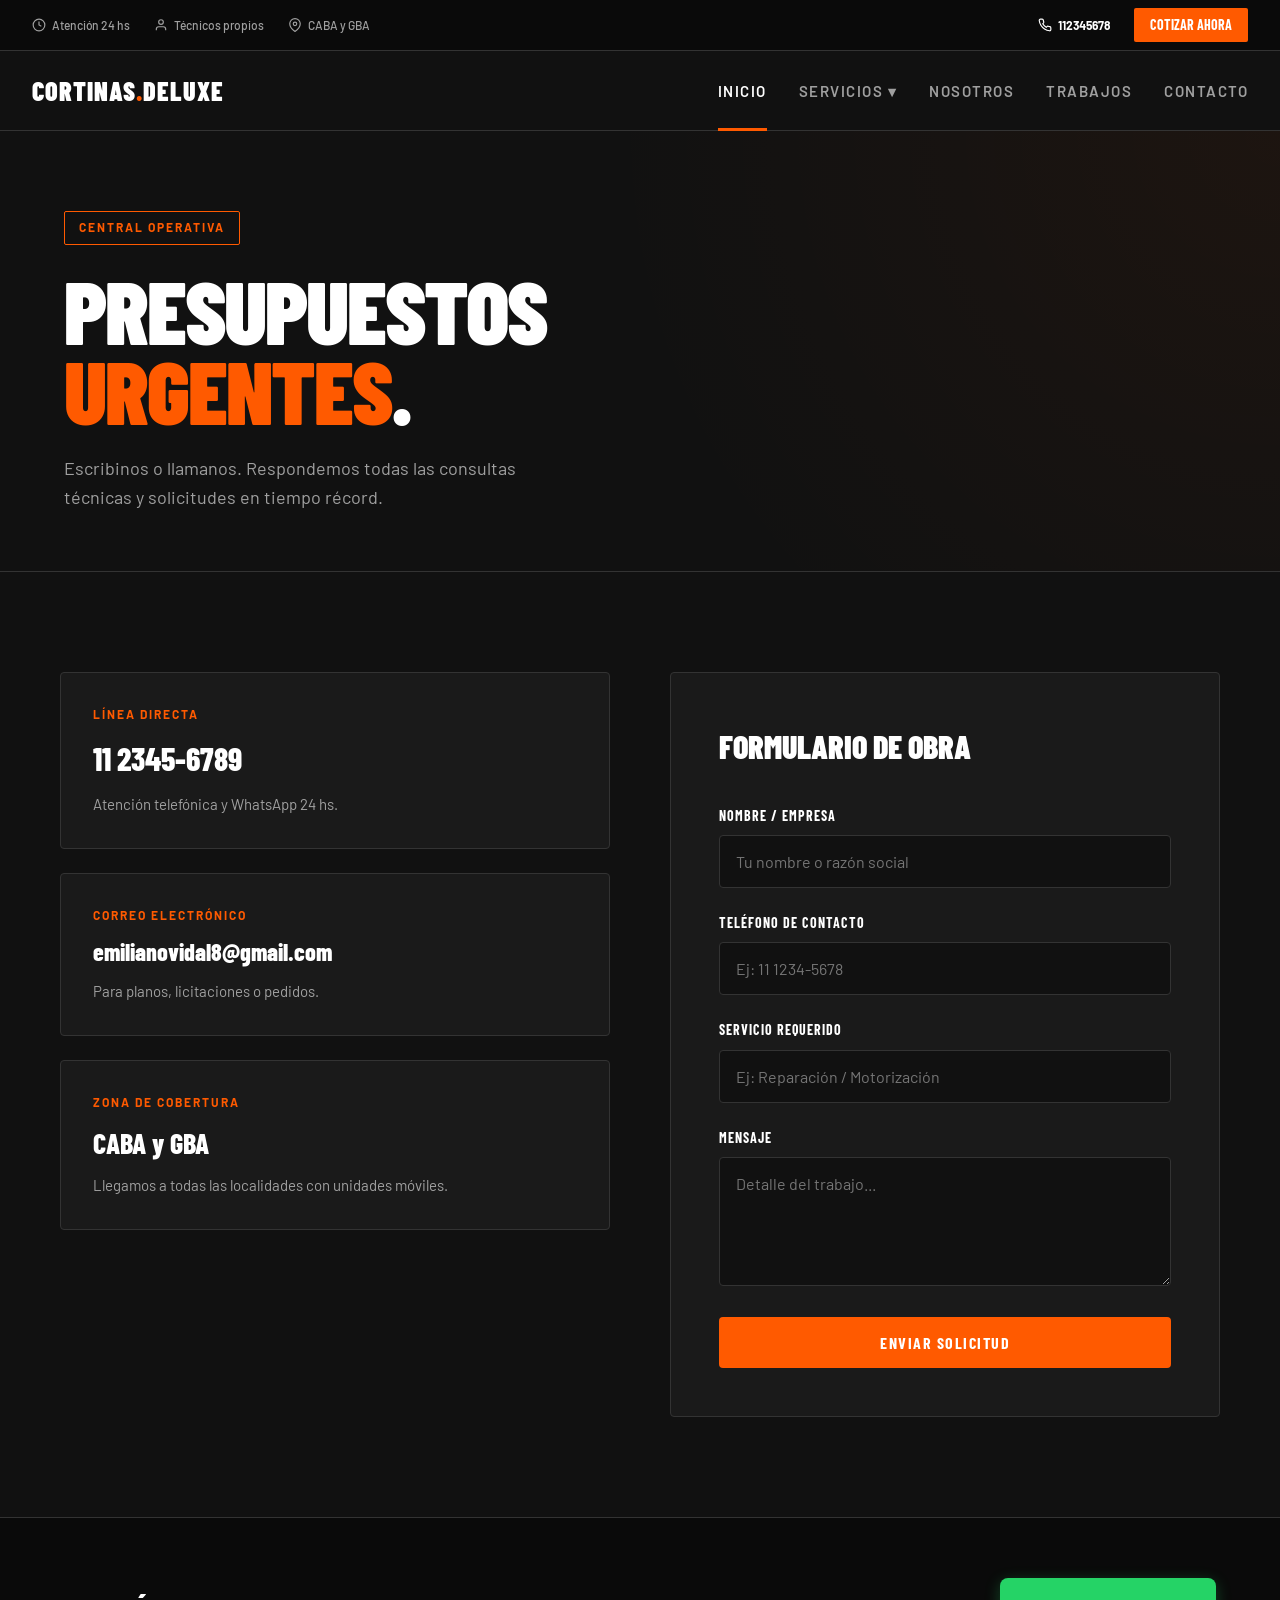
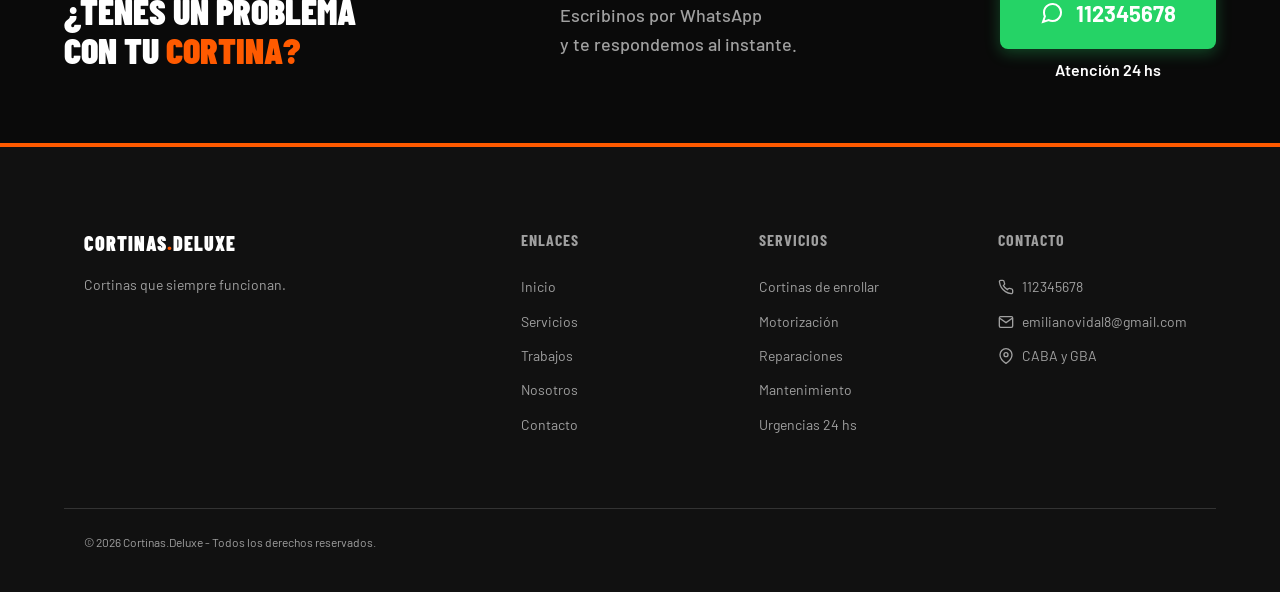
==== contacto.html @ ef94019b "Primer commit: Rediseño Cortinas Deluxe e Infraestructura" ====
<!DOCTYPE html>
<html lang="es">
<head>
    <meta charset="UTF-8">
    <meta name="viewport" content="width=device-width, initial-scale=1.0">
    <title>Contacto | Cortinas Deluxe</title>
    <link rel="stylesheet" href="style.css">
    <style>
        .cm-contact-grid { display: grid; grid-template-columns: 1fr 1fr; gap: 60px; margin-top: 40px; align-items: start;}
        .cm-form-group { margin-bottom: 24px; }
        .cm-form-group label { display: block; font-family: var(--font-heading); font-weight: 700; text-transform: uppercase; font-size: 14px; letter-spacing: 1px; margin-bottom: 8px; color: var(--text-main); }
        .cm-form-group input, .cm-form-group textarea { width: 100%; padding: 16px; border: 1px solid var(--border-color); background: var(--bg-main); color: var(--text-main); font-family: var(--font-body); font-size: 16px; outline: none; border-radius: 4px; transition: border-color 0.2s;}
        .cm-form-group input:focus, .cm-form-group textarea:focus { border-color: var(--accent); }
        .cm-contact-info-card { background: var(--bg-card); padding: 32px; border-radius: 4px; margin-bottom: 24px; border: 1px solid var(--border-color);}
        @media (max-width: 900px) { .cm-contact-grid { grid-template-columns: 1fr; } }
    </style>
</head>
<body>
    <header id="header-placeholder"></header>

    <section class="cm-hero" style="grid-template-columns: 1fr; min-height: 40vh;">
        <div class="cm-hero-left" style="padding-bottom: 20px;">
            <div class="cm-tag">Central Operativa</div>
            <h1 class="cm-h1">Presupuestos<br><em>Urgentes</em>.</h1>
            <p class="cm-hero-desc">Escribinos o llamanos. Respondemos todas las consultas técnicas y solicitudes en tiempo récord.</p>
        </div>
    </section>

    <div class="container" style="padding: 60px 20px 100px 20px;">
        <div class="cm-contact-grid">
            <div>
                <div class="cm-contact-info-card">
                    <div style="font-size: 12px; font-weight: 700; color: var(--accent); text-transform: uppercase; letter-spacing: 2px; margin-bottom: 8px;">Línea Directa</div>
                    <div style="font-family: var(--font-heading); font-size: 32px; font-weight: 800; color: var(--text-main); margin-bottom: 8px;">11 2345-6789</div>
                    <p style="color: var(--text-muted); font-size: 15px;">Atención telefónica y WhatsApp 24 hs.</p>
                </div>
                <div class="cm-contact-info-card">
                    <div style="font-size: 12px; font-weight: 700; color: var(--accent); text-transform: uppercase; letter-spacing: 2px; margin-bottom: 8px;">Correo Electrónico</div>
                    <div style="font-family: var(--font-heading); font-size: 24px; font-weight: 800; color: var(--text-main); margin-bottom: 8px;">emilianovidal8@gmail.com</div>
                    <p style="color: var(--text-muted); font-size: 15px;">Para planos, licitaciones o pedidos.</p>
                </div>
                <div class="cm-contact-info-card">
                    <div style="font-size: 12px; font-weight: 700; color: var(--accent); text-transform: uppercase; letter-spacing: 2px; margin-bottom: 8px;">Zona de Cobertura</div>
                    <div style="font-family: var(--font-heading); font-size: 28px; font-weight: 800; color: var(--text-main); margin-bottom: 8px;">CABA y GBA</div>
                    <p style="color: var(--text-muted); font-size: 15px;">Llegamos a todas las localidades con unidades móviles.</p>
                </div>
            </div>

            <div style="background: var(--bg-card); padding: 48px; border-radius: 4px; border: 1px solid var(--border-color);">
                <h3 style="font-family: var(--font-heading); font-weight: 900; font-size: 32px; text-transform: uppercase; margin-bottom: 32px; color: var(--text-main);">Formulario de Obra</h3>
                <form action="mailto:info@cortinasdeluxe.com.ar" method="POST" enctype="text/plain">
                    <div class="cm-form-group">
                        <label>Nombre / Empresa</label>
                        <input type="text" name="Nombre" placeholder="Tu nombre o razón social" required>
                    </div>
                    <div class="cm-form-group">
                        <label>Teléfono de Contacto</label>
                        <input type="tel" name="Tel" placeholder="Ej: 11 1234-5678" required>
                    </div>
                    <div class="cm-form-group">
                        <label>Servicio Requerido</label>
                        <input type="text" name="Servicio" placeholder="Ej: Reparación / Motorización">
                    </div>
                    <div class="cm-form-group">
                        <label>Mensaje</label>
                        <textarea name="Mensaje" rows="5" placeholder="Detalle del trabajo..." required></textarea>
                    </div>
                    <button type="submit" class="cm-btn-primary" style="width: 100%;">Enviar Solicitud</button>
                </form>
            </div>
        </div>
    </div>

    <div id="footer-placeholder"></div>
    <script src="components.js"></script>
</body>
</html>
---- style.css ----
/* ==========================================================================
   CORTINAS DELUXE | DESIGN SYSTEM DARK PREMIUM 2026
   ========================================================================== */
@import url('https://fonts.googleapis.com/css2?family=Barlow+Condensed:wght@400;600;700;800;900&family=Barlow:wght@300;400;500;600;700&display=swap');

:root {
  --bg-main: #111111;        /* Fondo base oscuro */
  --bg-darker: #0A0A0A;      /* Fondo aún más oscuro */
  --bg-card: #1A1A1A;        /* Fondo de tarjetas oscuras */
  --bg-light: #F5F2ED;       /* Fondo claro (para sección servicios) */
  --accent: #FF5A00;         /* Naranja intenso CTAs */
  --accent-hover: #CC4800;   
  --text-main: #FFFFFF;      
  --text-muted: #A0A0A0;     
  --text-dark: #1A1A18;      
  --text-muted-dark: #6B6B64;
  --border-color: #333333;   
  --border-color-light: #D8D5CE;
  --font-heading: 'Barlow Condensed', sans-serif;
  --font-body: 'Barlow', sans-serif;
  --green-whatsapp: #25D366;
}

* { margin: 0; padding: 0; box-sizing: border-box; }
body { font-family: var(--font-body); background-color: var(--bg-main); color: var(--text-main); line-height: 1.6; -webkit-font-smoothing: antialiased; }
.container { width: 100%; max-width: 1200px; margin: 0 auto; padding: 0 20px; }

/* TOPBAR */
.cm-topbar { background-color: var(--bg-darker); border-bottom: 1px solid var(--border-color); padding: 8px 32px; display: flex; justify-content: space-between; font-size: 12px; color: var(--text-muted); font-weight: 500; }
.cm-topbar-left { display: flex; gap: 24px; }
.cm-topbar-item { display: flex; align-items: center; gap: 6px; }
.cm-topbar-right { display: flex; align-items: center; gap: 24px; }
.cm-topbar-right a { color: var(--text-main); text-decoration: none; font-weight: 700; display: flex; align-items: center; gap: 6px;}
.cm-btn-top { background: var(--accent); color: #fff; padding: 6px 16px; font-family: var(--font-heading); font-weight: 700; font-size: 14px; text-transform: uppercase; text-decoration: none; border-radius: 2px; transition: background 0.2s; }
.cm-btn-top:hover { background: var(--accent-hover); }

/* NAVBAR */
.cm-nav { background: var(--bg-main); padding: 0 32px; height: 80px; display: flex; align-items: center; justify-content: space-between; border-bottom: 1px solid var(--border-color); position: sticky; top: 0; z-index: 1000; }
.cm-logo { font-family: var(--font-heading); font-weight: 900; font-size: 26px; color: var(--text-main); letter-spacing: 1px; text-transform: uppercase; text-decoration: none; }
.cm-logo span { color: var(--accent); }
.cm-nav-links { display: flex; gap: 32px; list-style: none; height: 100%; align-items: center;}
.cm-nav-links li { height: 100%; display: flex; align-items: center; position: relative;}
.cm-nav-links a { text-decoration: none; color: var(--text-muted); font-size: 15px; font-weight: 600; text-transform: uppercase; letter-spacing: 1.5px; transition: color 0.2s; }
.cm-nav-links a:hover, .cm-nav-links li.active a { color: var(--text-main); }
.cm-nav-links li.active::after { content: ''; position: absolute; bottom: -1px; left: 0; width: 100%; height: 3px; background: var(--accent); }

/* DROPDOWN */
.nav-item-dropdown { position: relative; }
.dropdown-menu { position: absolute; top: 100%; left: 0; background: var(--bg-card); border-top: 3px solid var(--accent); min-width: 220px; display: none; flex-direction: column; z-index: 1100; box-shadow: 0 10px 30px rgba(0,0,0,0.5); }
.nav-item-dropdown:hover .dropdown-menu { display: flex; }
.cm-nav-links .dropdown-link { text-decoration: none; color: var(--text-muted); font-size: 14px; font-weight: 600; text-transform: uppercase; padding: 16px 20px; border-bottom: 1px solid var(--border-color); transition: all 0.2s; display: block; }
.cm-nav-links .dropdown-link:hover { background: var(--accent); color: #ffffff; padding-left: 24px; }
@media (max-width: 900px) { .cm-nav-links, .cm-topbar { display: none; } .cm-nav { padding: 0 20px; height: 64px;} }

/* BOTONES */
.cm-btn-primary { display: inline-flex; align-items: center; justify-content: center; gap: 8px; background: var(--accent); color: #fff; padding: 16px 32px; font-family: var(--font-heading); font-weight: 700; font-size: 16px; letter-spacing: 1.5px; text-transform: uppercase; text-decoration: none; cursor: pointer; border: none; border-radius: 4px; transition: background 0.2s, transform 0.1s; }
.cm-btn-primary:hover { background: var(--accent-hover); transform: translateY(-2px); }
.cm-btn-outline { display: inline-flex; align-items: center; justify-content: center; background: transparent; color: var(--text-main); padding: 14px 32px; font-family: var(--font-heading); font-weight: 700; font-size: 16px; letter-spacing: 1.5px; text-transform: uppercase; text-decoration: none; cursor: pointer; border: 2px solid var(--border-color); border-radius: 4px; transition: all 0.2s; }
.cm-btn-outline:hover { border-color: var(--text-main); background: rgba(255,255,255,0.05);}
.cm-btn-whatsapp { display: inline-flex; align-items: center; justify-content: center; gap: 12px; background: var(--green-whatsapp); color: #fff; padding: 18px 40px; font-family: var(--font-body); font-weight: 700; font-size: 22px; text-decoration: none; border-radius: 8px; transition: transform 0.2s; box-shadow: 0 4px 15px rgba(37, 211, 102, 0.3); }
.cm-btn-whatsapp:hover { transform: translateY(-2px); }

/* HERO SECTION */
.cm-hero { display: grid; grid-template-columns: 1fr 450px; background-color: var(--bg-main); background-image: radial-gradient(circle at 100% 0%, rgba(255, 90, 0, 0.05) 0%, transparent 50%); border-bottom: 1px solid var(--border-color); min-height: 80vh; }
.cm-hero-left { padding: 80px 60px 80px 5%; display: flex; flex-direction: column; justify-content: center; }
.cm-tag { display: inline-block; color: var(--accent); border: 1px solid var(--accent); font-size: 12px; font-weight: 700; letter-spacing: 2px; text-transform: uppercase; padding: 6px 14px; margin-bottom: 24px; border-radius: 2px; width: fit-content; }
.cm-h1 { font-family: var(--font-heading); font-weight: 900; font-size: clamp(4rem, 7vw, 6.5rem); line-height: 0.9; letter-spacing: -2px; color: var(--text-main); text-transform: uppercase; margin-bottom: 24px; }
.cm-h1 em { color: var(--accent); font-style: normal; }
.cm-hero-desc { color: var(--text-muted); font-size: 18px; font-weight: 400; max-width: 500px; line-height: 1.6; margin-bottom: 40px; }
.cm-hero-actions { display: flex; gap: 16px; flex-wrap: wrap; margin-bottom: 40px;}
.cm-hero-trust { display: flex; gap: 32px; border-top: 1px solid var(--border-color); padding-top: 24px;}
.cm-trust-item { display: flex; align-items: center; gap: 8px; font-size: 14px; color: var(--text-muted); font-weight: 500;}
.cm-trust-item svg { width: 20px; height: 20px; stroke: var(--text-main); fill: none; stroke-width: 1.5;}
.cm-hero-right { display: flex; flex-direction: column; background: url('https://images.unsplash.com/photo-1581092921461-eab62e97a780?auto=format&fit=crop&q=80&w=800') center/cover no-repeat; position: relative; }
.cm-hero-right::before { content: ''; position: absolute; inset: 0; background: linear-gradient(to right, var(--bg-main) 0%, rgba(17,17,17,0.4) 100%); }
.cm-hero-cards-wrapper { position: relative; z-index: 1; padding: 60px 40px; display: flex; flex-direction: column; gap: 24px; height: 100%; justify-content: center; }
.cm-hero-card { background: rgba(26,26,26,0.85); backdrop-filter: blur(10px); padding: 32px; border-left: 4px solid var(--accent); border-radius: 4px; }
.cm-hero-card-label { font-size: 12px; font-weight: 700; letter-spacing: 2px; text-transform: uppercase; color: var(--accent); margin-bottom: 8px; }
.cm-hero-card-title { font-family: var(--font-heading); font-weight: 800; font-size: 32px; color: var(--text-main); margin-bottom: 8px; line-height: 1.1; text-transform: uppercase; }
.cm-hero-card-desc { font-size: 15px; color: var(--text-muted); font-weight: 400; line-height: 1.5; margin-bottom: 16px;}
.cm-link-arrow { font-size: 14px; font-weight: 700; letter-spacing: 1.5px; text-transform: uppercase; color: var(--accent); text-decoration: none; display: inline-flex; align-items: center; gap: 8px;}
.cm-link-arrow:hover { text-decoration: underline; }
@media (max-width: 1000px) { .cm-hero { grid-template-columns: 1fr; } .cm-hero-right { background: none; } .cm-hero-right::before { display: none; } .cm-hero-cards-wrapper { padding: 0 5% 60px 5%; } .cm-hero-card { background: var(--bg-card); } }

/* STRIP BLANCO CARACTERISTICAS */
.cm-features-strip { background: var(--bg-light); color: var(--text-dark); padding: 40px 5%; display: flex; justify-content: space-between; flex-wrap: wrap; gap: 24px; border-bottom: 1px solid var(--border-color-light); }
.cm-feature-item { display: flex; align-items: flex-start; gap: 16px; flex: 1; min-width: 200px;}
.cm-feature-icon { width: 40px; height: 40px; display: flex; align-items: center; justify-content: center; border: 2px solid var(--text-dark); border-radius: 50%; flex-shrink: 0;}
.cm-feature-icon svg { width: 20px; height: 20px; stroke: var(--text-dark); fill: none; stroke-width: 2;}
.cm-feature-text h4 { font-family: var(--font-heading); font-size: 20px; font-weight: 800; text-transform: uppercase; margin-bottom: 4px; line-height: 1.1;}
.cm-feature-text p { font-size: 14px; color: var(--text-muted-dark); }

/* SERVICIOS SECTION (LIGHT MODO INVERTIDO) */
.cm-services-section { padding: 100px 5%; background: var(--bg-light); color: var(--text-dark); }
.cm-section-header { display: flex; align-items: baseline; justify-content: space-between; margin-bottom: 60px; flex-wrap: wrap; gap: 20px;}
.cm-header-left { display: flex; align-items: baseline; gap: 16px;}
.cm-section-num { font-family: var(--font-heading); font-weight: 900; font-size: 48px; color: var(--accent); line-height: 1; }
.cm-section-title { font-family: var(--font-heading); font-weight: 900; font-size: 48px; text-transform: uppercase; color: var(--text-dark); line-height: 1; }
.cm-services-grid { display: grid; grid-template-columns: repeat(auto-fit, minmax(280px, 1fr)); gap: 24px; }
.cm-service-card { background: #FFFFFF; border-radius: 8px; overflow: hidden; box-shadow: 0 4px 20px rgba(0,0,0,0.05); text-decoration: none; color: inherit; display: flex; flex-direction: column; transition: transform 0.3s;}
.cm-service-card:hover { transform: translateY(-8px); }
.cm-service-img { height: 200px; background: #E0E0E0; position: relative;}
.cm-service-img img { width: 100%; height: 100%; object-fit: cover;}
.cm-service-icon-abs { position: absolute; bottom: -24px; left: 24px; width: 48px; height: 48px; background: var(--accent); display: flex; align-items: center; justify-content: center; border-radius: 4px;}
.cm-service-icon-abs svg { width: 24px; height: 24px; stroke: #fff; fill: none; stroke-width: 2;}
.cm-service-content { padding: 40px 24px 32px 24px; flex-grow: 1;}
.cm-service-name { font-family: var(--font-heading); font-weight: 800; font-size: 22px; text-transform: uppercase; color: var(--text-dark); margin-bottom: 12px; }
.cm-service-desc { font-size: 14px; color: var(--text-muted-dark); font-weight: 400; line-height: 1.6; }

/* ESTADISTICAS */
.cm-stats-section { background: var(--bg-darker); padding: 80px 5%; display: grid; grid-template-columns: 1fr 2fr; gap: 60px; align-items: center; border-top: 1px solid var(--border-color); border-bottom: 1px solid var(--border-color); }
.cm-stats-left h2 { font-family: var(--font-heading); font-weight: 900; font-size: 42px; text-transform: uppercase; line-height: 1.1; margin-bottom: 16px;}
.cm-stats-left p { color: var(--text-muted); font-size: 16px; margin-bottom: 32px; max-width: 300px;}
.cm-stats-grid { display: grid; grid-template-columns: repeat(4, 1fr); gap: 24px; text-align: center;}
.cm-stat-box svg { width: 32px; height: 32px; stroke: var(--accent); fill: none; margin-bottom: 16px;}
.cm-stat-number { font-family: var(--font-heading); font-size: 40px; font-weight: 900; margin-bottom: 8px;}
.cm-stat-label { font-size: 13px; font-weight: 700; letter-spacing: 1px; color: var(--text-muted); text-transform: uppercase;}
@media (max-width: 900px) { .cm-stats-section { grid-template-columns: 1fr; gap: 40px;} .cm-stats-grid { grid-template-columns: 1fr 1fr; gap: 32px;} }

/* GALERIA & TESTIMONIOS */
.cm-gallery-section { padding: 80px 5%; background: var(--bg-main); display: grid; grid-template-columns: 1fr 1fr; gap: 60px;}
.cm-gallery-title { font-family: var(--font-heading); font-size: 24px; font-weight: 800; text-transform: uppercase; margin-bottom: 32px;}
.cm-gallery-images { display: grid; grid-template-columns: repeat(4, 1fr); gap: 8px; margin-bottom: 24px;}
.cm-gallery-images img { width: 100%; height: 120px; object-fit: cover; border-radius: 4px; border: 1px solid var(--border-color);}
.cm-testimonial-card { background: var(--bg-card); padding: 40px; border-radius: 8px; border: 1px solid var(--border-color); position: relative;}
.cm-testimonial-card::before { content: '“'; position: absolute; top: 20px; left: 20px; font-size: 60px; font-family: serif; color: var(--accent); line-height: 1; opacity: 0.5;}
.cm-testimonial-text { font-size: 18px; font-weight: 500; font-style: italic; margin-bottom: 24px; position: relative; z-index: 1;}
.cm-testimonial-author { display: flex; align-items: center; justify-content: space-between;}
.cm-author-info { display: flex; align-items: center; gap: 16px;}
.cm-author-info img { width: 48px; height: 48px; border-radius: 50%; object-fit: cover;}
.cm-author-name { font-weight: 700; font-size: 16px;}
.cm-author-rol { font-size: 13px; color: var(--text-muted);}
.cm-stars { color: var(--accent); font-size: 18px; letter-spacing: 2px;}
@media (max-width: 900px) { .cm-gallery-section { grid-template-columns: 1fr; } }

/* CTA BOTTOM & FOOTER */
.cm-bottom-cta { background: var(--bg-darker); padding: 60px 5%; display: flex; align-items: center; justify-content: space-between; border-top: 1px solid var(--border-color); border-bottom: 4px solid var(--accent); flex-wrap: wrap; gap: 32px; }
.cm-cta-text h2 { font-family: var(--font-heading); font-size: 36px; font-weight: 900; text-transform: uppercase; line-height: 1.1;}
.cm-cta-text h2 em { color: var(--accent); font-style: normal;}
.cm-cta-sub { font-size: 18px; color: var(--text-muted); font-weight: 500;}

.cm-footer { background: var(--bg-main); padding: 80px 5% 40px; font-size: 14px;}
.cm-footer-grid { display: grid; grid-template-columns: 2fr 1fr 1fr 1fr; gap: 40px; margin-bottom: 60px; }
.cm-footer h4 { font-family: var(--font-heading); color: var(--text-muted); font-size: 16px; text-transform: uppercase; letter-spacing: 1px; margin-bottom: 24px; }
.cm-footer ul { list-style: none; }
.cm-footer ul li { margin-bottom: 12px;}
.cm-footer a { color: var(--text-muted); text-decoration: none; transition: color 0.2s; display: flex; align-items: center; gap: 8px;}
.cm-footer a:hover { color: var(--text-main); }
.cm-footer-bottom { border-top: 1px solid var(--border-color); padding-top: 24px; display: flex; justify-content: space-between; color: var(--text-muted); font-size: 12px; }
@media (max-width: 900px) { .cm-footer-grid { grid-template-columns: 1fr; } }
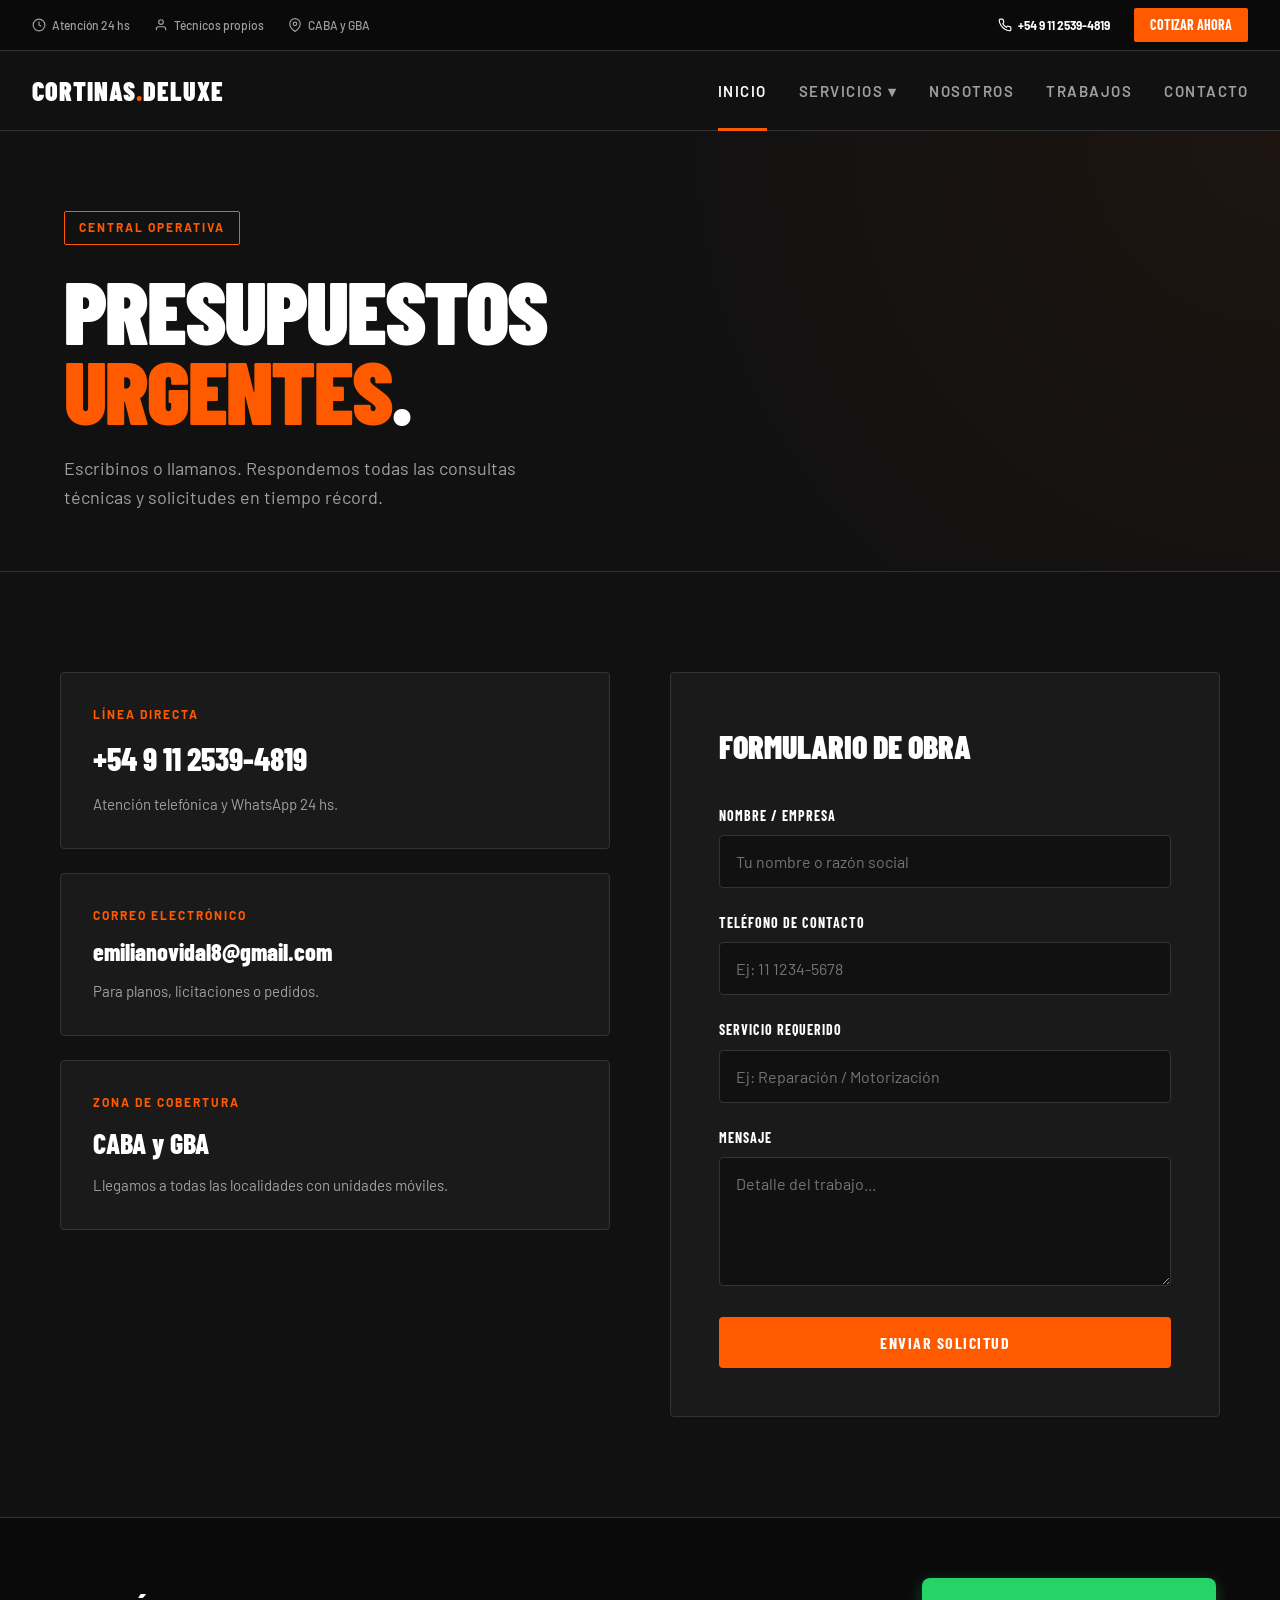
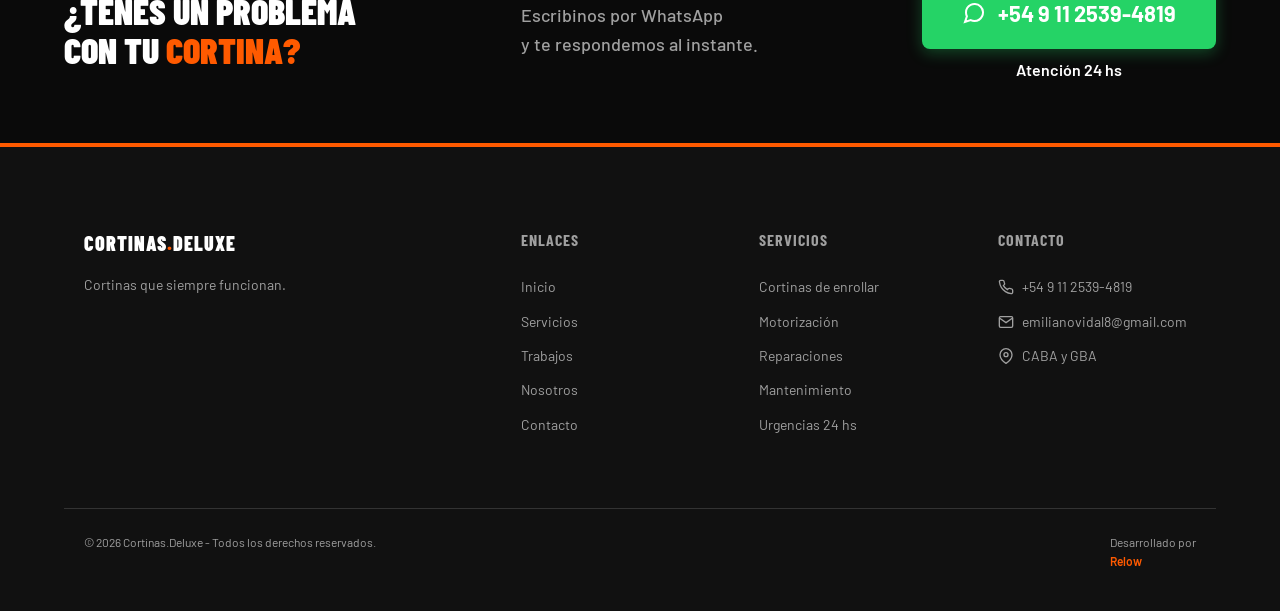
==== commit 85e660ba: "update phone number" ====
--- a/contacto.html
+++ b/contacto.html
@@ -31,7 +31,7 @@
             <div>
                 <div class="cm-contact-info-card">
                     <div style="font-size: 12px; font-weight: 700; color: var(--accent); text-transform: uppercase; letter-spacing: 2px; margin-bottom: 8px;">Línea Directa</div>
-                    <div style="font-family: var(--font-heading); font-size: 32px; font-weight: 800; color: var(--text-main); margin-bottom: 8px;">11 2345-6789</div>
+                    <div style="font-family: var(--font-heading); font-size: 32px; font-weight: 800; color: var(--text-main); margin-bottom: 8px;">+54 9 11 2539-4819</div>
                     <p style="color: var(--text-muted); font-size: 15px;">Atención telefónica y WhatsApp 24 hs.</p>
                 </div>
                 <div class="cm-contact-info-card">
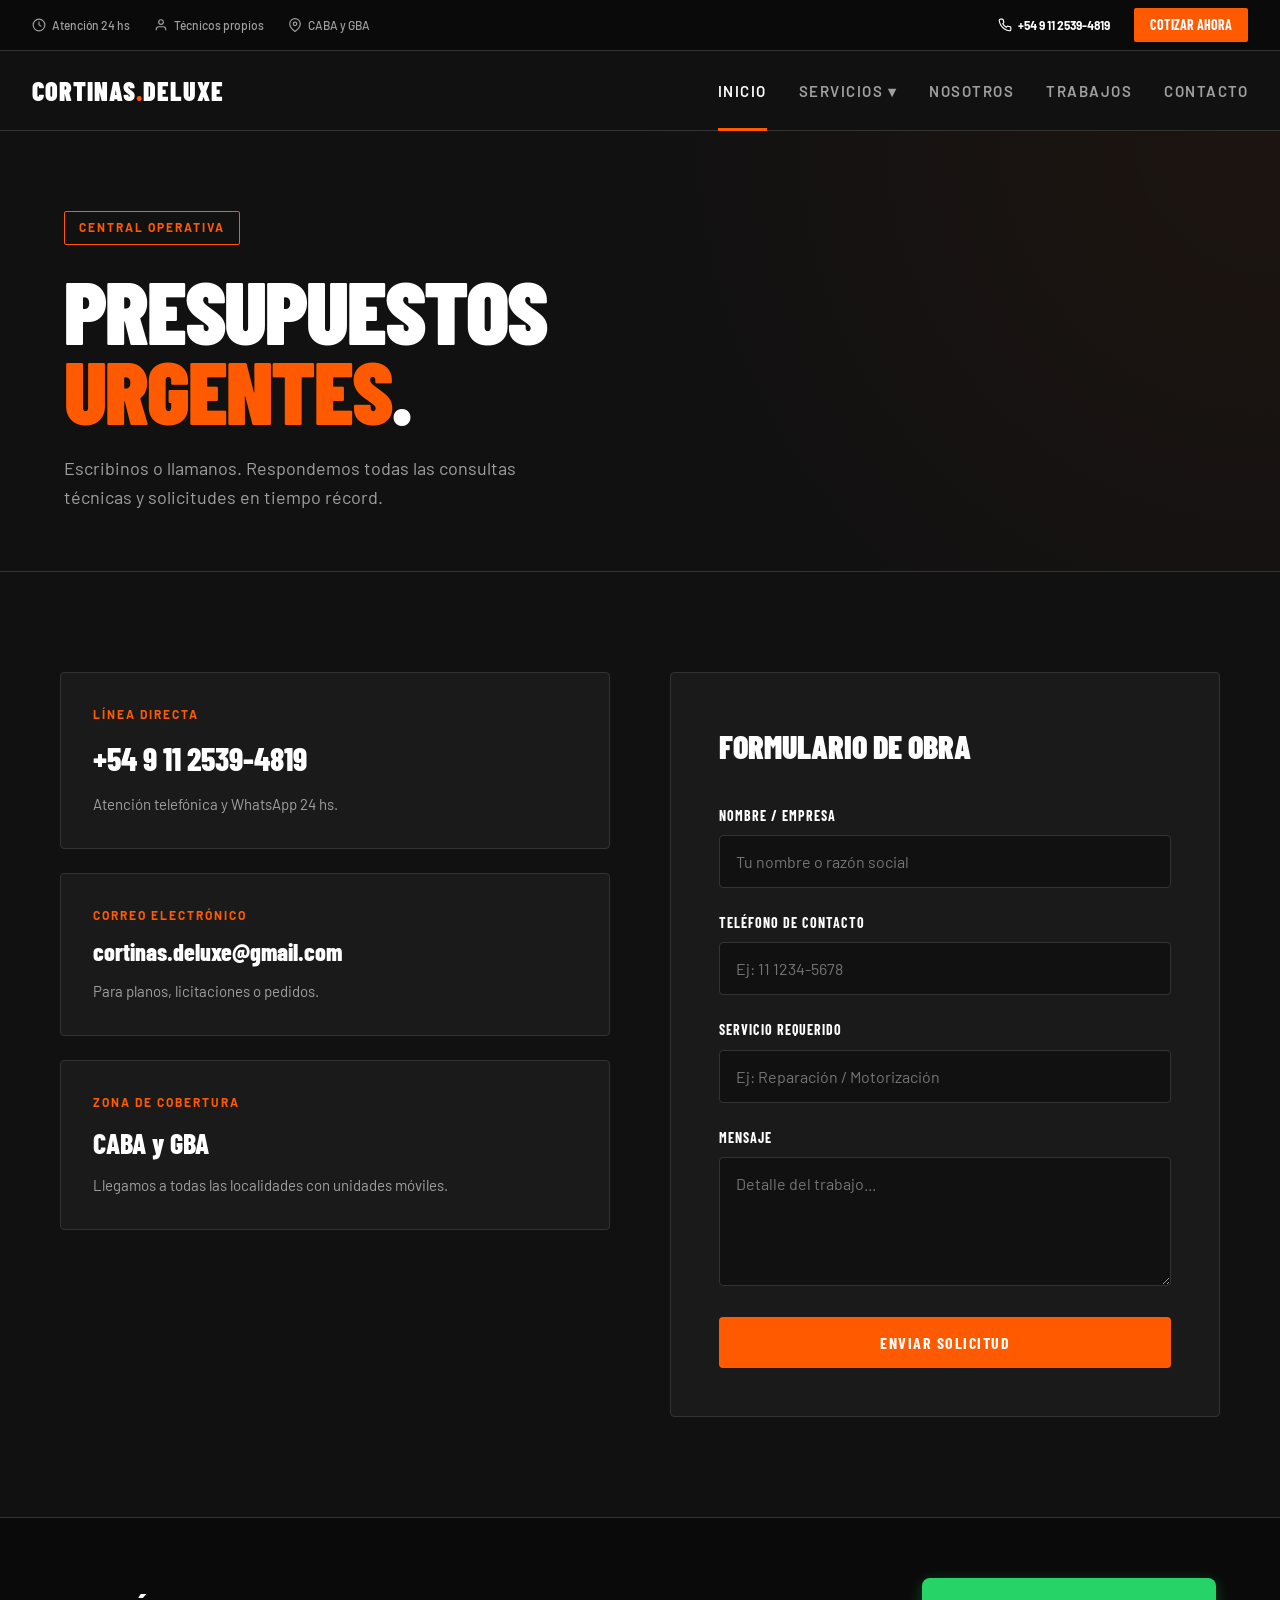
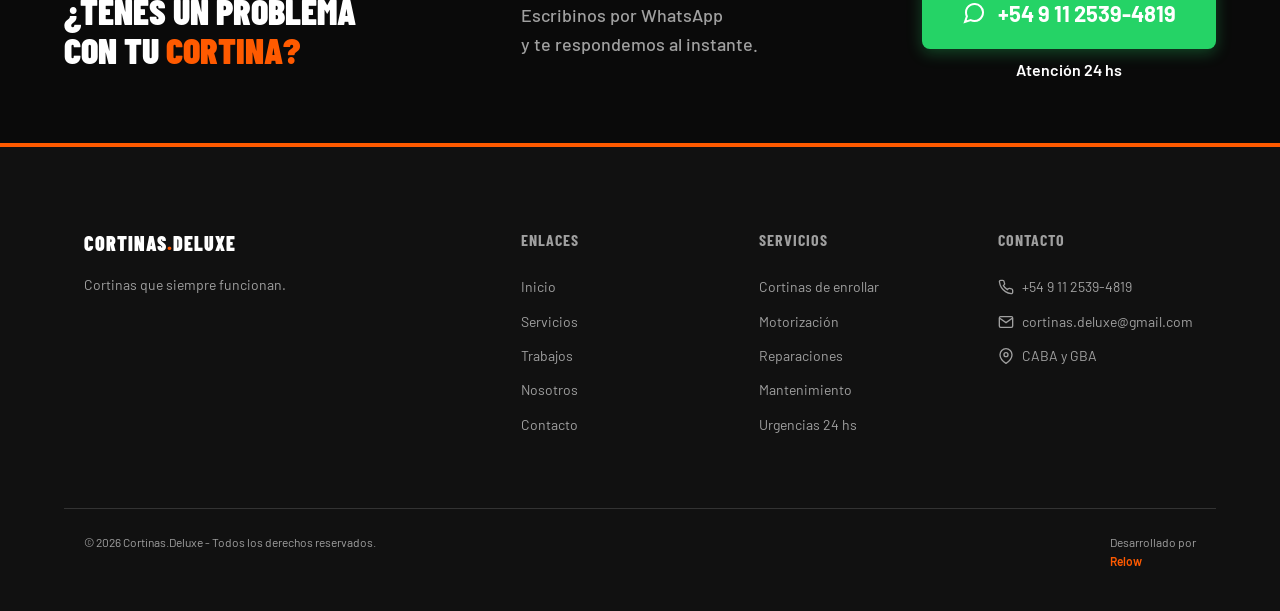
==== commit 5221d28f: "update mail" ====
--- a/contacto.html
+++ b/contacto.html
@@ -36,7 +36,7 @@
                 </div>
                 <div class="cm-contact-info-card">
                     <div style="font-size: 12px; font-weight: 700; color: var(--accent); text-transform: uppercase; letter-spacing: 2px; margin-bottom: 8px;">Correo Electrónico</div>
-                    <div style="font-family: var(--font-heading); font-size: 24px; font-weight: 800; color: var(--text-main); margin-bottom: 8px;">emilianovidal8@gmail.com</div>
+                    <div style="font-family: var(--font-heading); font-size: 24px; font-weight: 800; color: var(--text-main); margin-bottom: 8px;">cortinas.deluxe@gmail.com</div>
                     <p style="color: var(--text-muted); font-size: 15px;">Para planos, licitaciones o pedidos.</p>
                 </div>
                 <div class="cm-contact-info-card">
@@ -48,7 +48,7 @@
 
             <div style="background: var(--bg-card); padding: 48px; border-radius: 4px; border: 1px solid var(--border-color);">
                 <h3 style="font-family: var(--font-heading); font-weight: 900; font-size: 32px; text-transform: uppercase; margin-bottom: 32px; color: var(--text-main);">Formulario de Obra</h3>
-                <form action="mailto:info@cortinasdeluxe.com.ar" method="POST" enctype="text/plain">
+                <form action="mailto:cortinas.deluxe@gmail.com" method="POST" enctype="text/plain">
                     <div class="cm-form-group">
                         <label>Nombre / Empresa</label>
                         <input type="text" name="Nombre" placeholder="Tu nombre o razón social" required>
--- a/style.css
+++ b/style.css
@@ -97,11 +97,11 @@
 .cm-section-num { font-family: var(--font-heading); font-weight: 900; font-size: 48px; color: var(--accent); line-height: 1; }
 .cm-section-title { font-family: var(--font-heading); font-weight: 900; font-size: 48px; text-transform: uppercase; color: var(--text-dark); line-height: 1; }
 .cm-services-grid { display: grid; grid-template-columns: repeat(auto-fit, minmax(280px, 1fr)); gap: 24px; }
-.cm-service-card { background: #FFFFFF; border-radius: 8px; overflow: hidden; box-shadow: 0 4px 20px rgba(0,0,0,0.05); text-decoration: none; color: inherit; display: flex; flex-direction: column; transition: transform 0.3s;}
+.cm-service-card { background: #FFFFFF; border-radius: 8px; overflow: hidden; box-shadow: 0 4px 20px rgba(0,0,0,0.05); text-decoration: none; color: inherit; display: flex; flex-direction: column; transition: transform 0.3s; height: 100%; }
 .cm-service-card:hover { transform: translateY(-8px); }
-.cm-service-img { height: 200px; background: #E0E0E0; position: relative;}
+.cm-service-img { height: 250px; background: #E0E0E0; position: relative; flex-shrink: 0; }
 .cm-service-img img { width: 100%; height: 100%; object-fit: cover;}
-.cm-service-icon-abs { position: absolute; bottom: -24px; left: 24px; width: 48px; height: 48px; background: var(--accent); display: flex; align-items: center; justify-content: center; border-radius: 4px;}
+.cm-service-icon-abs { position: absolute; bottom: -24px; left: 24px; width: 48px; height: 48px; background: var(--accent); display: flex; align-items: center; justify-content: center; border-radius: 4px; z-index: 10; }
 .cm-service-icon-abs svg { width: 24px; height: 24px; stroke: #fff; fill: none; stroke-width: 2;}
 .cm-service-content { padding: 40px 24px 32px 24px; flex-grow: 1;}
 .cm-service-name { font-family: var(--font-heading); font-weight: 800; font-size: 22px; text-transform: uppercase; color: var(--text-dark); margin-bottom: 12px; }
@@ -147,4 +147,62 @@
 .cm-footer a { color: var(--text-muted); text-decoration: none; transition: color 0.2s; display: flex; align-items: center; gap: 8px;}
 .cm-footer a:hover { color: var(--text-main); }
 .cm-footer-bottom { border-top: 1px solid var(--border-color); padding-top: 24px; display: flex; justify-content: space-between; color: var(--text-muted); font-size: 12px; }
-@media (max-width: 900px) { .cm-footer-grid { grid-template-columns: 1fr; } }+@media (max-width: 900px) { .cm-footer-grid { grid-template-columns: 1fr; } }
+/* ==========================================================================
+   CARRUSELES NATIVOS (CSS SCROLL SNAP)
+   ========================================================================== */
+.cm-carousel-container { 
+  position: relative; 
+  width: 100%; 
+  border-radius: 4px; 
+  overflow: hidden; 
+  margin-bottom: 24px;
+}
+.cm-carousel { 
+  display: flex; 
+  overflow-x: auto; 
+  scroll-snap-type: x mandatory; 
+  scrollbar-width: none; /* Firefox */
+  -ms-overflow-style: none; /* IE/Edge */
+  scroll-behavior: smooth; 
+}
+.cm-carousel::-webkit-scrollbar { display: none; /* Chrome/Safari */ }
+.cm-carousel-slide { 
+  min-width: 100%; 
+  height: 250px; 
+  scroll-snap-align: start; 
+  position: relative; 
+}
+.cm-carousel-slide img { 
+  width: 100%; 
+  height: 100%; 
+  object-fit: cover; 
+  display: block; 
+}
+.cm-carousel-btn { 
+  position: absolute; 
+  top: 50%; 
+  transform: translateY(-50%); 
+  background: rgba(17, 17, 17, 0.85); 
+  color: var(--accent); 
+  border: 1px solid var(--accent); 
+  width: 36px; 
+  height: 36px; 
+  display: flex; 
+  align-items: center; 
+  justify-content: center; 
+  cursor: pointer; 
+  z-index: 2; 
+  border-radius: 4px; 
+  transition: all 0.2s; 
+}
+.cm-carousel-btn:hover { 
+  background: var(--accent); 
+  color: #fff; 
+}
+.cm-carousel-btn.prev { left: 8px; }
+.cm-carousel-btn.next { right: 8px; }
+
+/* Ajuste específico para index.html (mantiene el ícono flotante) */
+.cm-service-img .cm-carousel-container { margin-bottom: 0; }
+.cm-service-img .cm-service-icon-abs { z-index: 3; }
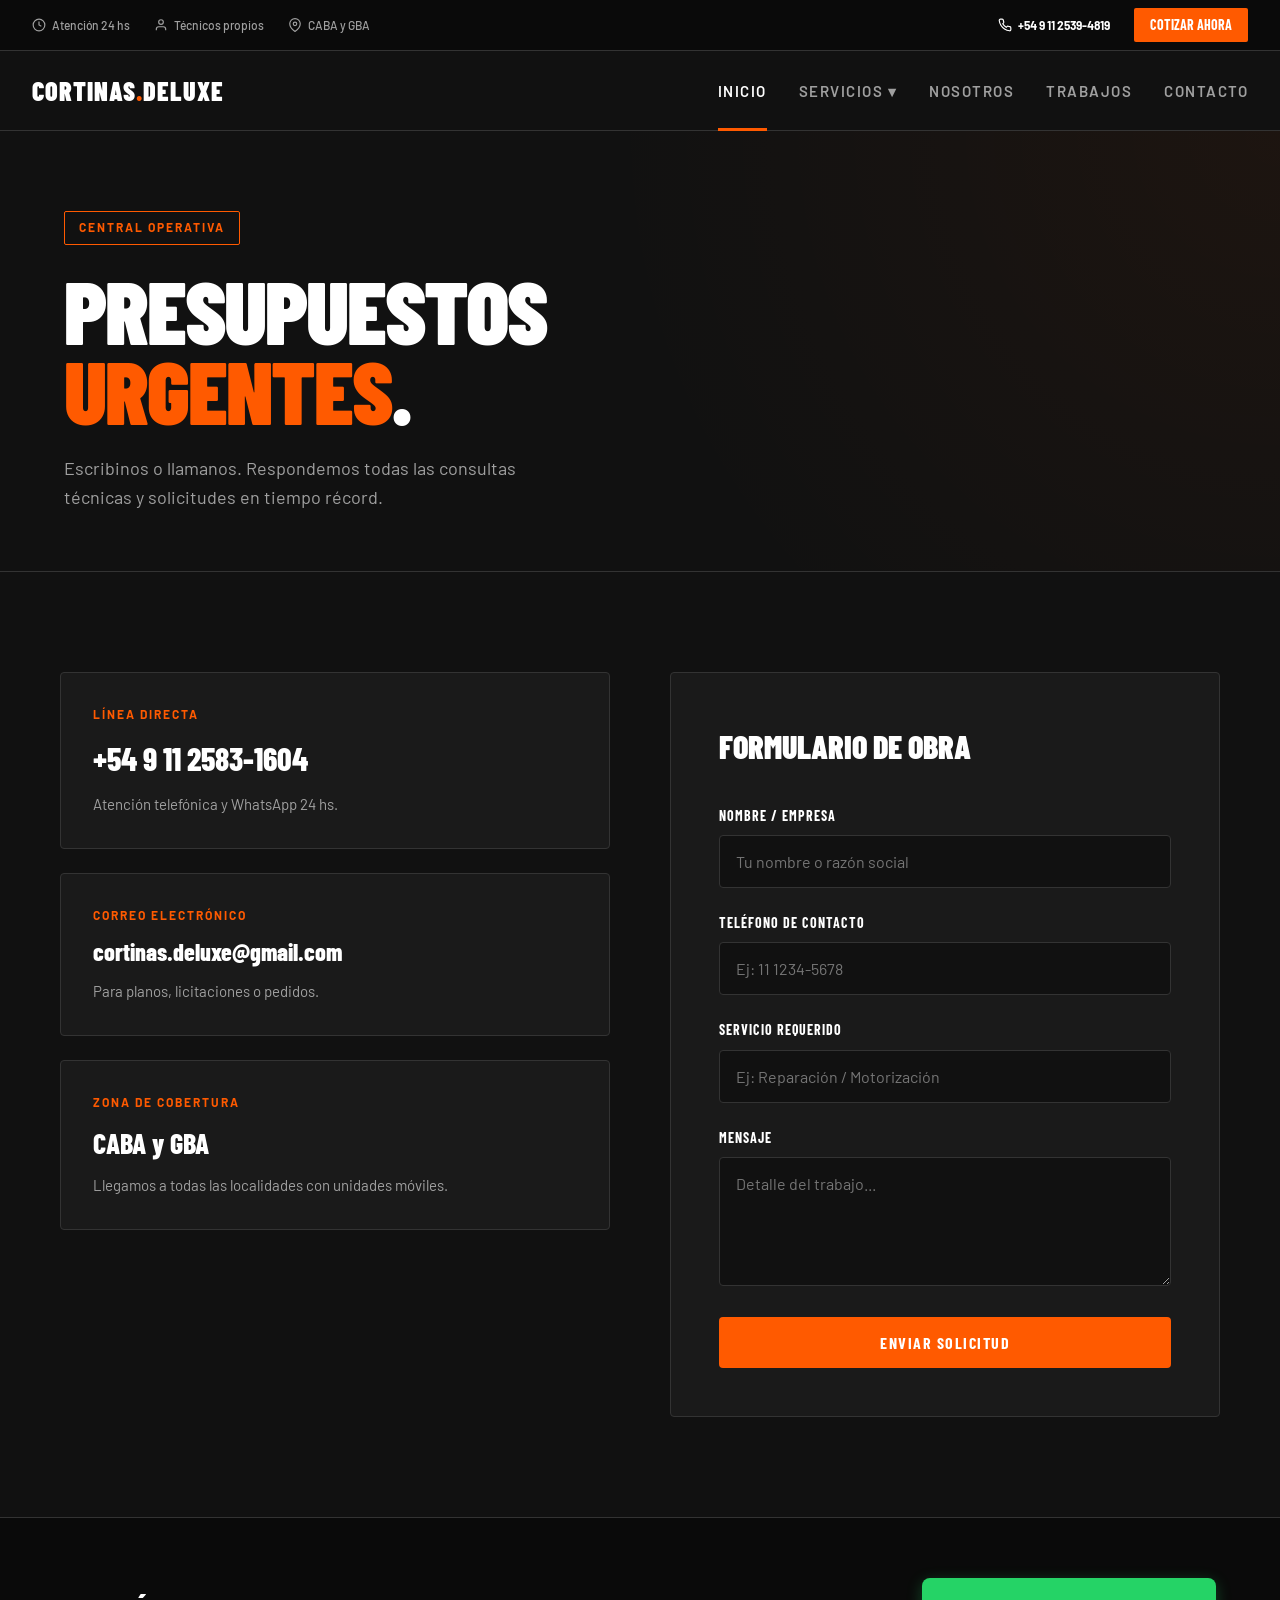
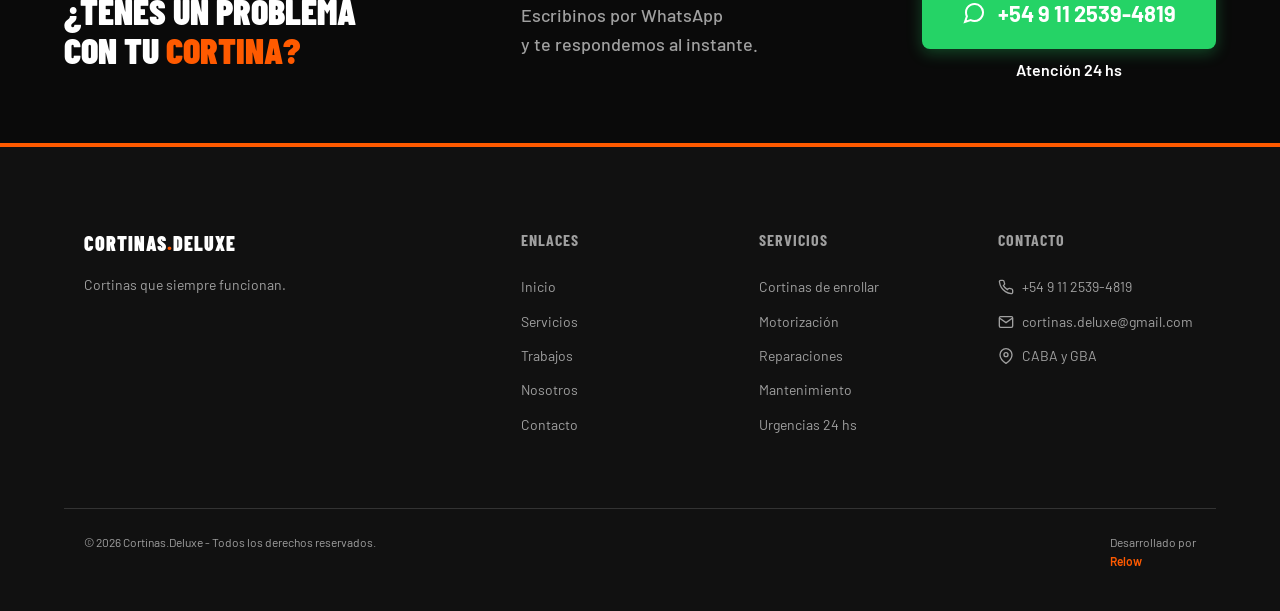
==== commit 1778e757: "update whatsapp number" ====
--- a/contacto.html
+++ b/contacto.html
@@ -31,7 +31,7 @@
             <div>
                 <div class="cm-contact-info-card">
                     <div style="font-size: 12px; font-weight: 700; color: var(--accent); text-transform: uppercase; letter-spacing: 2px; margin-bottom: 8px;">Línea Directa</div>
-                    <div style="font-family: var(--font-heading); font-size: 32px; font-weight: 800; color: var(--text-main); margin-bottom: 8px;">+54 9 11 2539-4819</div>
+                    <div style="font-family: var(--font-heading); font-size: 32px; font-weight: 800; color: var(--text-main); margin-bottom: 8px;">+54 9 11 2583-1604</div>
                     <p style="color: var(--text-muted); font-size: 15px;">Atención telefónica y WhatsApp 24 hs.</p>
                 </div>
                 <div class="cm-contact-info-card">
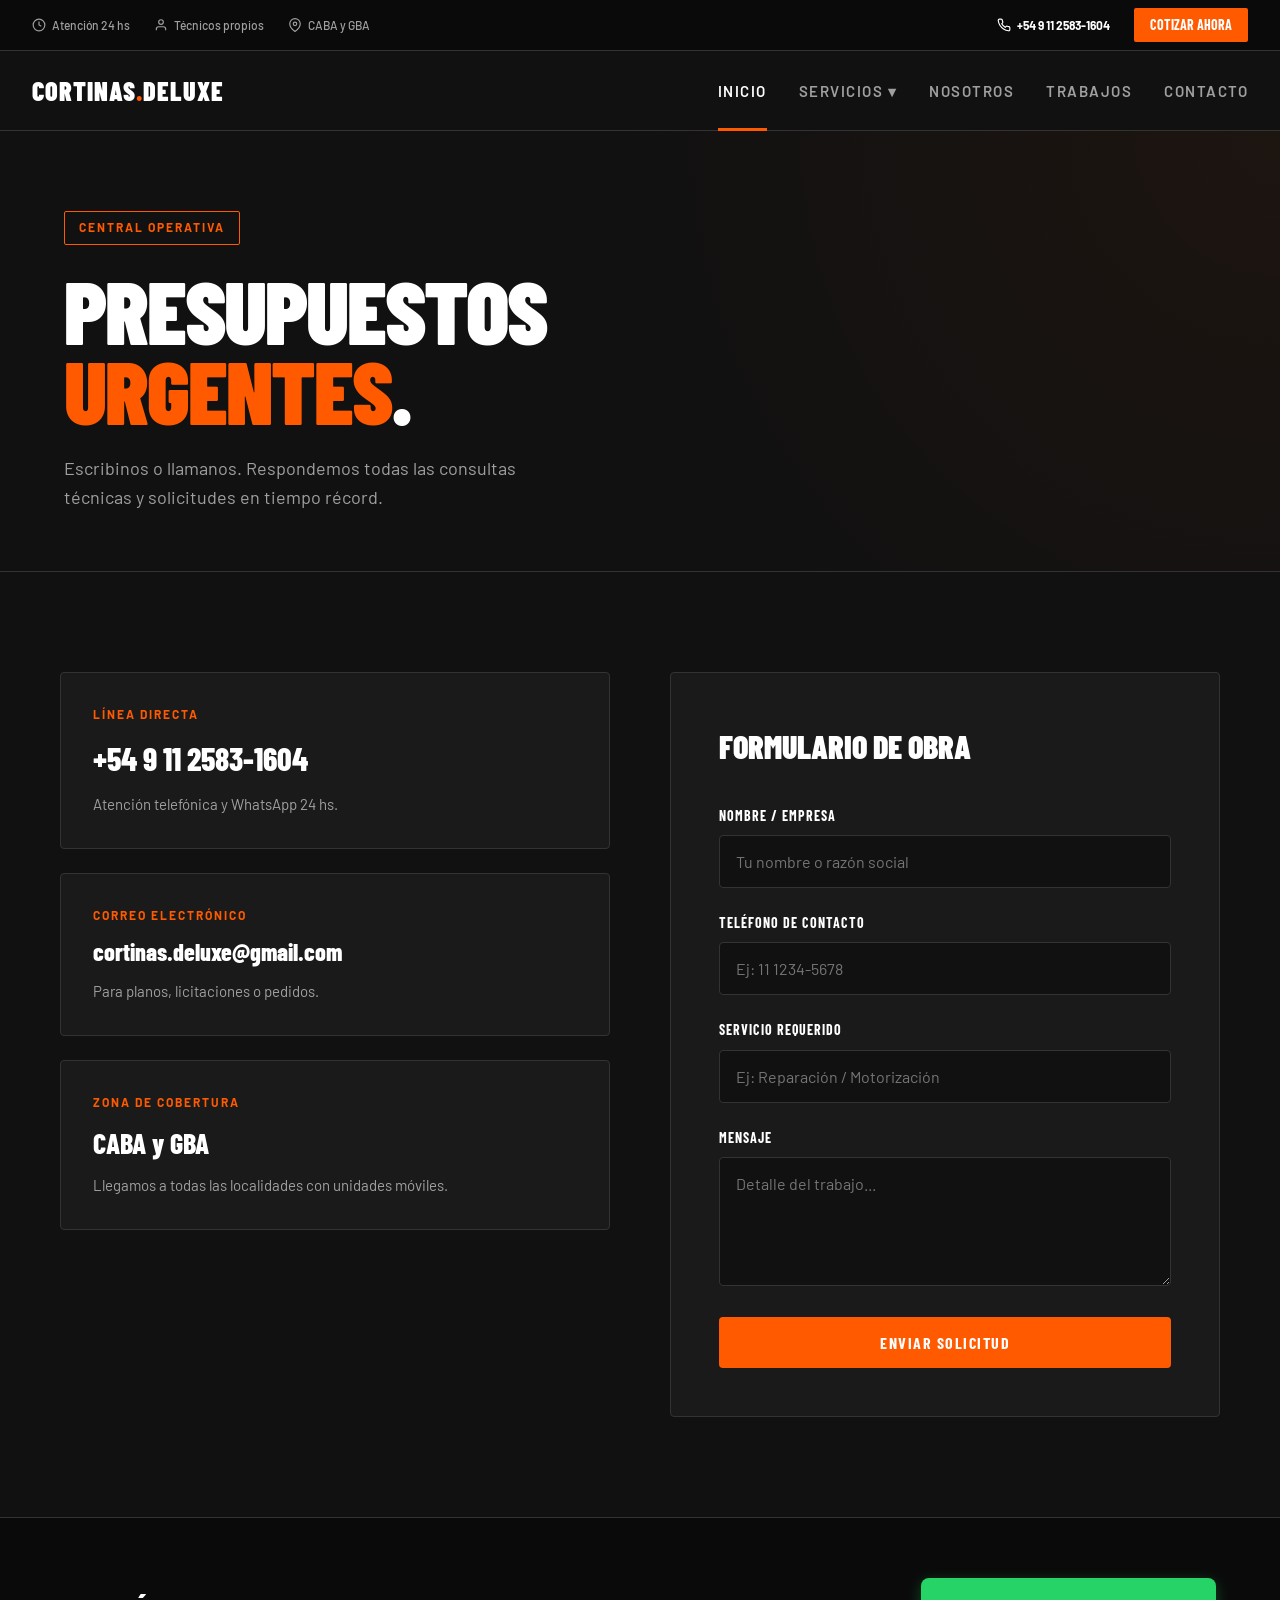
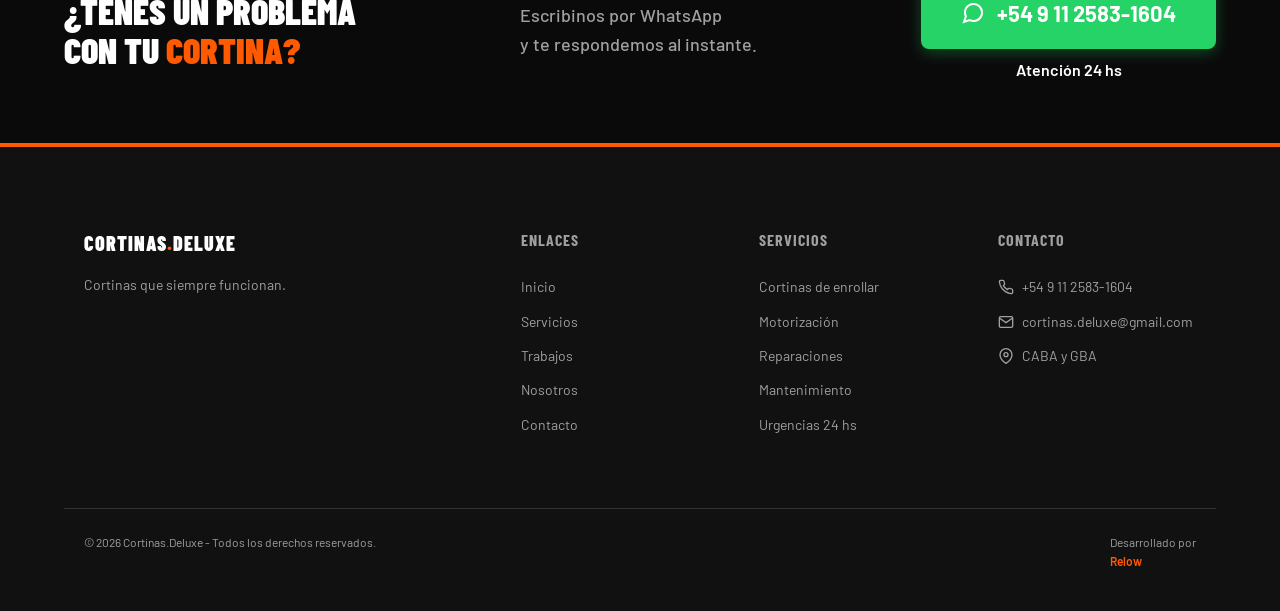
==== commit 64cc134c: "googleads" ====
--- a/contacto.html
+++ b/contacto.html
@@ -1,6 +1,19 @@
 <!DOCTYPE html>
 <html lang="es">
 <head>
+    <!-- Google tag (gtag.js) -->
+    <script async src="https://www.googletagmanager.com/gtag/js?id=G-1SHH6PLGEV"></script>
+    <script>
+      window.dataLayer = window.dataLayer || [];
+      function gtag(){dataLayer.push(arguments);}
+      gtag('js', new Date());
+      // Google Analytics
+      gtag('config', 'G-1SHH6PLGEV');
+      // Google Ads - conversión de llamada (número dinámico)
+      gtag('config', 'AW-18227093387/uGJpCOrmrt4cEIu_rfND', {
+        'phone_conversion_number': '1125831604'
+      });
+    </script>
     <meta charset="UTF-8">
     <meta name="viewport" content="width=device-width, initial-scale=1.0">
     <title>Contacto | Cortinas Deluxe</title>
